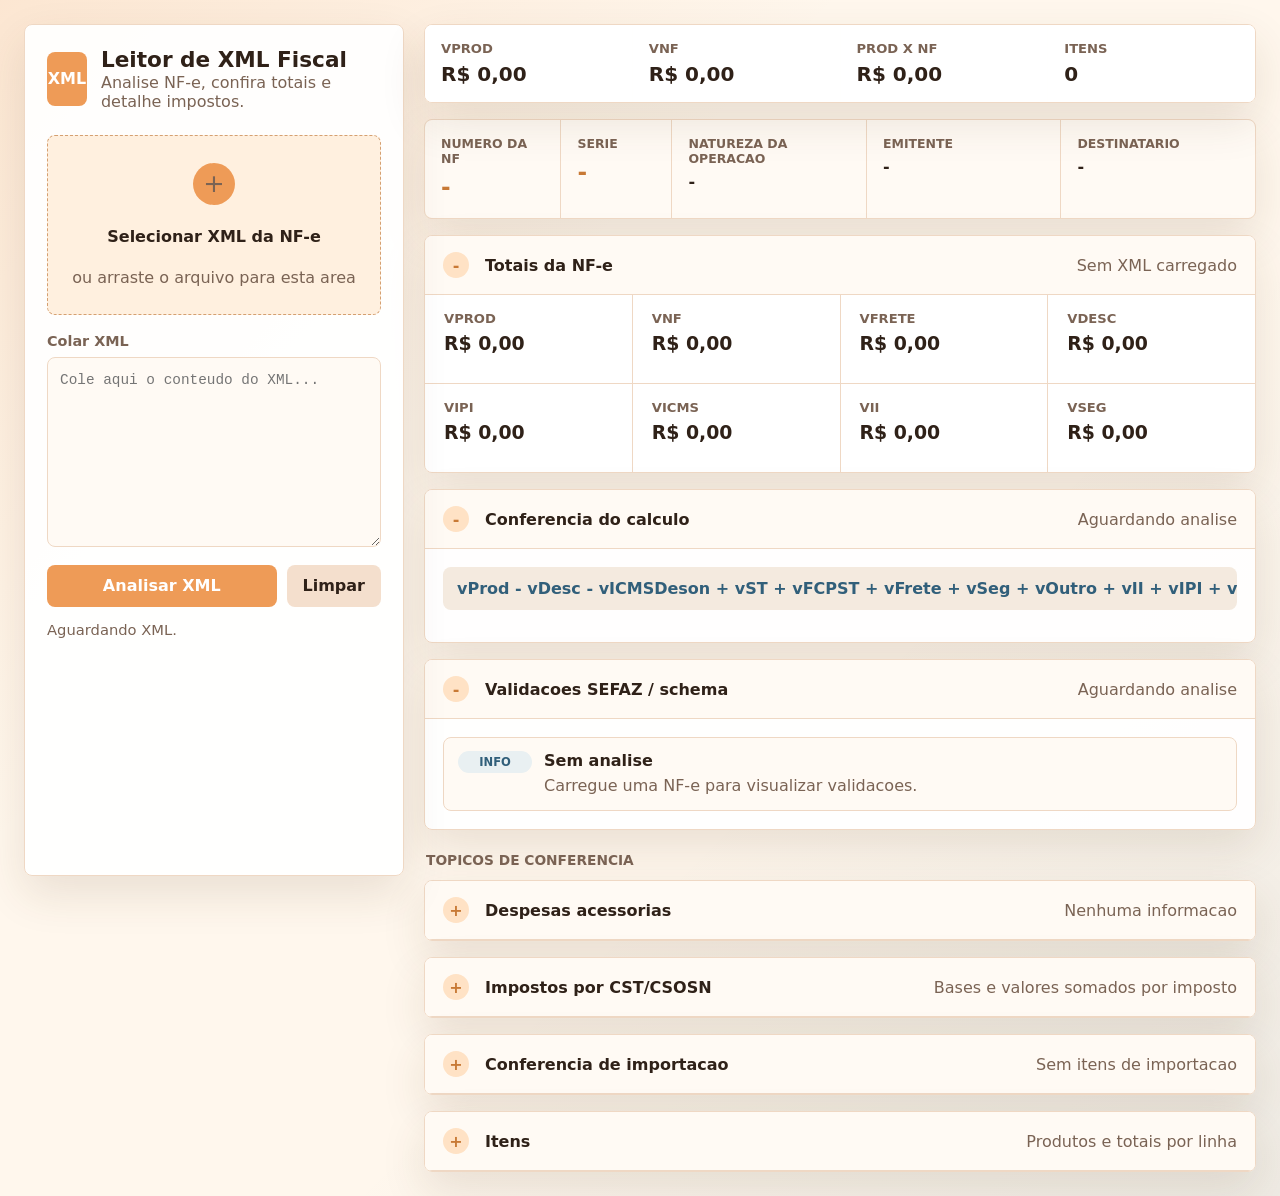
==== index.html @ 5ddb09cf "feat: add fiscal XML reader" ====
<!doctype html>
<html lang="pt-BR">
  <head>
    <meta charset="utf-8" />
    <meta name="viewport" content="width=device-width, initial-scale=1" />
    <title>Leitor de XML Fiscal</title>
    <link rel="stylesheet" href="styles.css" />
  </head>
  <body>
    <main class="app-shell">
      <section class="workspace">
        <aside class="input-panel" aria-label="Entrada do XML">
          <div class="brand">
            <div class="brand-mark" aria-hidden="true">XML</div>
            <div>
              <h1>Leitor de XML Fiscal</h1>
              <p>Analise NF-e, confira totais e detalhe impostos.</p>
            </div>
          </div>

          <label class="drop-zone" for="xmlFile" id="dropZone">
            <span class="drop-icon" aria-hidden="true">+</span>
            <strong>Selecionar XML da NF-e</strong>
            <span>ou arraste o arquivo para esta area</span>
          </label>
          <input id="xmlFile" class="file-input" type="file" accept=".xml,text/xml,application/xml" />

          <label class="paste-label" for="xmlText">Colar XML</label>
          <textarea id="xmlText" spellcheck="false" placeholder="Cole aqui o conteudo do XML..."></textarea>

          <div class="actions">
            <button id="analyzeBtn" type="button">Analisar XML</button>
            <button id="clearBtn" type="button" class="secondary">Limpar</button>
          </div>

          <p id="status" class="status" role="status">Aguardando XML.</p>
        </aside>

        <section class="results" aria-label="Resultado da analise">
          <div class="summary-strip" id="summaryStrip">
            <div>
              <span>vProd</span>
              <strong id="sumVProd">R$ 0,00</strong>
            </div>
            <div>
              <span>vNF</span>
              <strong id="sumVNF">R$ 0,00</strong>
            </div>
            <div>
              <span>Prod x NF</span>
              <strong id="sumDiff">R$ 0,00</strong>
            </div>
            <div>
              <span>Itens</span>
              <strong id="sumItems">0</strong>
            </div>
          </div>

          <section class="invoice-highlight" aria-label="Identificacao da NF-e">
            <div class="invoice-main">
              <span>Numero da NF</span>
              <strong id="invoiceNumberHighlight">-</strong>
            </div>
            <div class="invoice-main">
              <span>Serie</span>
              <strong id="invoiceSeriesHighlight">-</strong>
            </div>
            <div class="invoice-wide">
              <span>Natureza da operacao</span>
              <strong id="invoiceNatureHighlight">-</strong>
            </div>
            <div class="invoice-wide">
              <span>Emitente</span>
              <strong id="invoiceIssuerHighlight">-</strong>
            </div>
            <div class="invoice-wide">
              <span>Destinatario</span>
              <strong id="invoiceRecipientHighlight">-</strong>
            </div>
          </section>

          <details class="result-section" open>
            <summary class="section-header">
              <h2>Totais da NF-e</h2>
              <span id="invoiceMeta">Sem XML carregado</span>
            </summary>
            <div class="metrics-grid" id="totalsGrid"></div>
          </details>

          <details class="result-section" open>
            <summary class="section-header">
              <h2>Conferencia do calculo</h2>
              <span id="formulaStatus">Aguardando analise</span>
            </summary>
            <div class="calculation-box">
              <div id="formulaLine" class="formula-line">vProd - vDesc - vICMSDeson + vST + vFCPST + vFrete + vSeg + vOutro + vII + vIPI + vIPIDevol</div>
              <div id="calcBreakdown" class="calc-breakdown"></div>
            </div>
          </details>

          <details class="result-section" open>
            <summary class="section-header">
              <h2>Validacoes SEFAZ / schema</h2>
              <span id="validationStatus">Aguardando analise</span>
            </summary>
            <div class="validation-box">
              <div id="validationList" class="validation-list"></div>
            </div>
          </details>

          <h2 class="topic-title">Topicos de conferencia</h2>

          <details class="result-section">
            <summary class="section-header">
              <h2>Despesas acessorias</h2>
              <span id="expensesStatus">Nenhuma informacao</span>
            </summary>
            <div class="metrics-grid compact" id="expensesGrid"></div>
          </details>

          <details class="result-section">
            <summary class="section-header">
              <h2>Impostos por CST/CSOSN</h2>
              <span id="taxStatus">Bases e valores somados por imposto</span>
            </summary>
            <div class="table-wrap">
              <table>
                <thead>
                  <tr>
                    <th>Imposto</th>
                    <th>CST/CSOSN</th>
                    <th>Base</th>
                    <th>Valor</th>
                    <th>Itens</th>
                  </tr>
                </thead>
                <tbody id="taxTable"></tbody>
              </table>
            </div>
          </details>

          <details class="result-section">
            <summary class="section-header">
              <h2>Conferencia de importacao</h2>
              <span id="importStatus">Sem itens de importacao</span>
            </summary>
            <div class="table-wrap">
              <table>
                <thead>
                  <tr>
                    <th>Item</th>
                    <th>Produto</th>
                    <th>DI</th>
                    <th>Base II</th>
                    <th>Desp. aduaneira</th>
                    <th>II</th>
                    <th>IOF</th>
                  </tr>
                </thead>
                <tbody id="importTable"></tbody>
              </table>
            </div>
          </details>

          <details class="result-section">
            <summary class="section-header">
              <h2>Itens</h2>
              <span id="itemsStatus">Produtos e totais por linha</span>
            </summary>
            <div class="table-wrap">
              <table>
                <thead>
                  <tr>
                    <th>#</th>
                    <th>Codigo</th>
                    <th>Descricao</th>
                    <th>NCM</th>
                    <th>CFOP</th>
                    <th>vProd</th>
                    <th>vFrete</th>
                    <th>vDesc</th>
                  </tr>
                </thead>
                <tbody id="itemsTable"></tbody>
              </table>
            </div>
          </details>
        </section>
      </section>
    </main>

    <template id="metricTemplate">
      <article class="metric">
        <span></span>
        <strong></strong>
      </article>
    </template>

    <script src="app.js"></script>
  </body>
</html>
---- styles.css ----
:root {
  color-scheme: light;
  --bg: #fff7ed;
  --panel: #ffffff;
  --panel-soft: #fff0df;
  --ink: #2f2118;
  --muted: #7a6354;
  --line: #efd8c4;
  --accent: #ee9b57;
  --accent-strong: #c87935;
  --accent-soft: #ffe2c5;
  --warn: #a16207;
  --danger: #b42318;
  --ok: #256b45;
  --blue: #315f7a;
  --shadow: 0 18px 45px rgba(86, 55, 27, 0.12);
}

* {
  box-sizing: border-box;
}

body {
  margin: 0;
  min-height: 100vh;
  background:
    linear-gradient(135deg, rgba(238, 155, 87, 0.18), transparent 34%),
    linear-gradient(315deg, rgba(49, 95, 122, 0.08), transparent 38%),
    var(--bg);
  color: var(--ink);
  font-family:
    Inter, ui-sans-serif, system-ui, -apple-system, BlinkMacSystemFont, "Segoe UI",
    sans-serif;
}

button,
textarea,
input {
  font: inherit;
}

.app-shell {
  width: min(1440px, 100%);
  margin: 0 auto;
  padding: 24px;
}

.workspace {
  display: grid;
  grid-template-columns: minmax(300px, 380px) minmax(0, 1fr);
  gap: 20px;
  align-items: start;
}

.input-panel,
.result-section,
.summary-strip {
  background: rgba(255, 255, 255, 0.93);
  border: 1px solid var(--line);
  box-shadow: var(--shadow);
}

.input-panel {
  position: sticky;
  top: 24px;
  min-height: calc(100vh - 48px);
  padding: 22px;
  border-radius: 8px;
}

.brand {
  display: flex;
  gap: 14px;
  align-items: center;
  margin-bottom: 24px;
}

.brand-mark {
  display: grid;
  place-items: center;
  width: 54px;
  height: 54px;
  border-radius: 8px;
  background: var(--accent);
  color: white;
  font-weight: 800;
  letter-spacing: 0;
}

h1,
h2,
p {
  margin: 0;
}

h1 {
  font-size: 1.35rem;
  line-height: 1.2;
}

.brand p,
.section-header span,
.status,
.drop-zone span,
.paste-label {
  color: var(--muted);
}

.drop-zone {
  display: grid;
  gap: 8px;
  place-items: center;
  min-height: 180px;
  padding: 20px;
  border: 1.5px dashed #d5a071;
  border-radius: 8px;
  background: var(--panel-soft);
  text-align: center;
  cursor: pointer;
  transition:
    border-color 0.18s ease,
    background 0.18s ease,
    transform 0.18s ease;
}

.drop-zone:hover,
.drop-zone.is-dragging {
  border-color: var(--accent);
  background: var(--accent-soft);
  transform: translateY(-1px);
}

.drop-icon {
  display: grid;
  place-items: center;
  width: 42px;
  height: 42px;
  border-radius: 999px;
  background: var(--accent);
  color: white;
  font-size: 1.6rem;
  line-height: 1;
}

.file-input {
  position: absolute;
  width: 1px;
  height: 1px;
  opacity: 0;
  pointer-events: none;
}

.paste-label {
  display: block;
  margin: 18px 0 8px;
  font-size: 0.9rem;
  font-weight: 700;
}

textarea {
  width: 100%;
  min-height: 190px;
  resize: vertical;
  border: 1px solid var(--line);
  border-radius: 8px;
  padding: 12px;
  color: var(--ink);
  background: #fffaf4;
  line-height: 1.45;
  font-family: "Cascadia Mono", "Consolas", monospace;
  font-size: 0.9rem;
}

textarea:focus {
  outline: 2px solid rgba(238, 155, 87, 0.28);
  border-color: var(--accent);
}

.actions {
  display: grid;
  grid-template-columns: 1fr auto;
  gap: 10px;
  margin-top: 14px;
}

button {
  min-height: 42px;
  border: 0;
  border-radius: 8px;
  padding: 0 16px;
  background: var(--accent);
  color: white;
  font-weight: 800;
  cursor: pointer;
}

button:hover {
  background: var(--accent-strong);
}

button.secondary {
  background: #f4dfcd;
  color: var(--ink);
}

button.secondary:hover {
  background: #ebcfb8;
}

.status {
  min-height: 22px;
  margin-top: 14px;
  font-size: 0.92rem;
}

.status.error {
  color: var(--danger);
}

.status.ok {
  color: var(--ok);
}

.results {
  display: grid;
  gap: 16px;
}

.summary-strip {
  position: sticky;
  top: 24px;
  z-index: 2;
  display: grid;
  grid-template-columns: repeat(4, minmax(0, 1fr));
  gap: 1px;
  overflow: hidden;
  border-radius: 8px;
}

.summary-strip div {
  padding: 16px;
  background: var(--panel);
}

.summary-strip span,
.metric span {
  display: block;
  margin-bottom: 6px;
  color: var(--muted);
  font-size: 0.82rem;
  font-weight: 800;
  text-transform: uppercase;
}

.summary-strip strong {
  display: block;
  min-width: 0;
  overflow-wrap: anywhere;
  font-size: 1.25rem;
}

.invoice-highlight {
  display: grid;
  grid-template-columns: minmax(120px, 0.7fr) minmax(110px, 0.55fr) repeat(3, minmax(180px, 1fr));
  gap: 1px;
  overflow: hidden;
  border: 1px solid var(--line);
  border-radius: 8px;
  background: var(--line);
  box-shadow: var(--shadow);
}

.invoice-highlight > div {
  min-width: 0;
  padding: 16px;
  background: #fffaf4;
}

.invoice-highlight span {
  display: block;
  margin-bottom: 6px;
  color: var(--muted);
  font-size: 0.78rem;
  font-weight: 900;
  text-transform: uppercase;
}

.invoice-highlight strong {
  display: block;
  min-width: 0;
  color: var(--ink);
  font-size: 1rem;
  line-height: 1.3;
  overflow-wrap: anywhere;
}

.invoice-main strong {
  color: var(--accent-strong);
  font-size: 1.45rem;
}

.result-section {
  border-radius: 8px;
  overflow: hidden;
}

.section-header {
  display: flex;
  justify-content: space-between;
  gap: 16px;
  align-items: center;
  padding: 16px 18px;
  border-bottom: 1px solid var(--line);
  background: #fffaf4;
  cursor: pointer;
  list-style: none;
}

.section-header::-webkit-details-marker {
  display: none;
}

.section-header::before {
  content: "+";
  display: grid;
  flex: 0 0 auto;
  place-items: center;
  width: 26px;
  height: 26px;
  border-radius: 999px;
  background: var(--accent-soft);
  color: var(--accent-strong);
  font-weight: 900;
}

.result-section[open] .section-header::before {
  content: "-";
}

.section-header h2 {
  margin-right: auto;
}

h2 {
  font-size: 1rem;
}

.topic-title {
  margin: 6px 2px -4px;
  color: var(--muted);
  font-size: 0.86rem;
  letter-spacing: 0;
  text-transform: uppercase;
}

.metrics-grid {
  display: grid;
  grid-template-columns: repeat(4, minmax(150px, 1fr));
  gap: 1px;
  background: var(--line);
}

.metrics-grid.compact {
  grid-template-columns: repeat(5, minmax(130px, 1fr));
}

.metric {
  min-height: 88px;
  padding: 16px;
  background: var(--panel);
  border-left: 3px solid transparent;
}

.metric strong {
  display: block;
  min-width: 0;
  overflow-wrap: anywhere;
  font-size: 1.18rem;
}

.metric.warning strong {
  color: var(--warn);
}

.metric.warning {
  border-left-color: var(--accent);
}

.metric.danger strong {
  color: var(--danger);
}

.calculation-box,
.validation-box {
  padding: 18px;
}

.formula-line {
  padding: 12px 14px;
  border-radius: 8px;
  background: #f4eadf;
  color: var(--blue);
  font-weight: 800;
  overflow-x: auto;
  white-space: nowrap;
}

.calc-breakdown {
  display: grid;
  grid-template-columns: repeat(2, minmax(0, 1fr));
  gap: 8px 18px;
  margin-top: 14px;
  color: var(--muted);
}

.calc-breakdown strong {
  color: var(--ink);
}

.validation-list {
  display: grid;
  gap: 10px;
}

.validation-item {
  display: grid;
  grid-template-columns: auto minmax(0, 1fr);
  gap: 10px 12px;
  padding: 13px 14px;
  border: 1px solid var(--line);
  border-radius: 8px;
  background: #fffaf4;
}

.validation-severity {
  min-width: 74px;
  padding: 4px 8px;
  border-radius: 999px;
  align-self: start;
  text-align: center;
  font-size: 0.72rem;
  font-weight: 900;
  text-transform: uppercase;
}

.validation-severity.error {
  background: #fee4df;
  color: var(--danger);
}

.validation-severity.warn {
  background: var(--accent-soft);
  color: var(--warn);
}

.validation-severity.info {
  background: #e9f0f2;
  color: var(--blue);
}

.validation-content strong {
  display: block;
  margin-bottom: 4px;
}

.validation-content p {
  color: var(--muted);
  line-height: 1.45;
}

.table-wrap {
  overflow-x: auto;
}

table {
  width: 100%;
  border-collapse: collapse;
  min-width: 760px;
}

th,
td {
  padding: 12px 14px;
  border-bottom: 1px solid var(--line);
  text-align: left;
  vertical-align: top;
}

th {
  background: #fff3e7;
  color: var(--muted);
  font-size: 0.78rem;
  text-transform: uppercase;
}

td.money,
td.number {
  white-space: nowrap;
  text-align: right;
}

tr:last-child td {
  border-bottom: 0;
}

.empty-row {
  color: var(--muted);
  text-align: center;
}

.badge-ok,
.badge-warn,
.badge-danger {
  font-weight: 800;
}

.badge-ok {
  color: var(--ok);
}

.badge-warn {
  color: var(--warn);
}

.badge-danger {
  color: var(--danger);
}

@media (max-width: 1040px) {
  .workspace {
    grid-template-columns: 1fr;
  }

  .input-panel,
  .summary-strip {
    position: static;
  }

  .input-panel {
    min-height: auto;
  }
}

@media (max-width: 720px) {
  .app-shell {
    padding: 12px;
  }

  .summary-strip,
  .invoice-highlight,
  .metrics-grid,
  .metrics-grid.compact,
  .calc-breakdown {
    grid-template-columns: 1fr 1fr;
  }

  .section-header {
    display: grid;
  }

  .actions {
    grid-template-columns: 1fr;
  }
}

@media (max-width: 460px) {
  .summary-strip,
  .invoice-highlight,
  .metrics-grid,
  .metrics-grid.compact,
  .calc-breakdown {
    grid-template-columns: 1fr;
  }

  .brand {
    align-items: flex-start;
  }
}
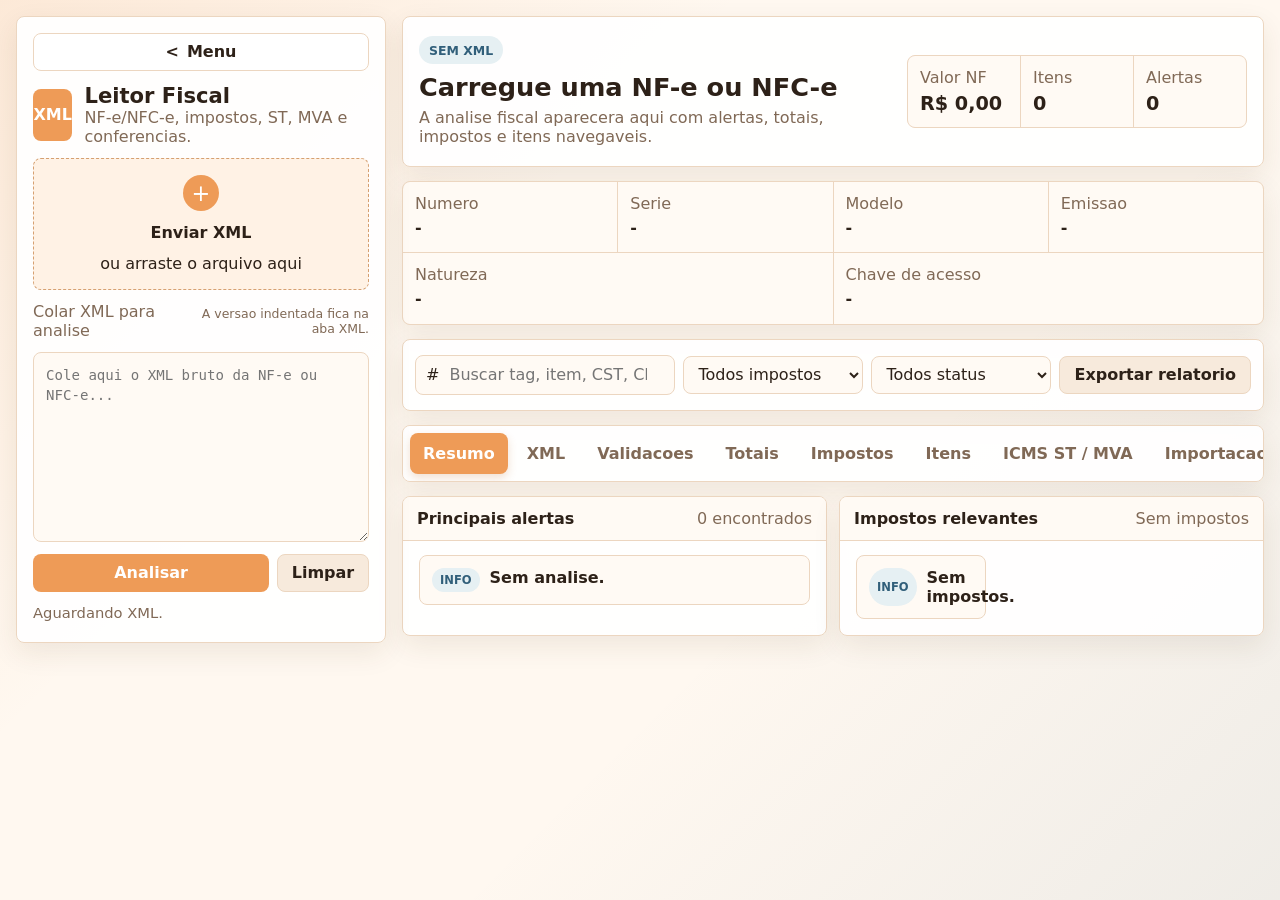
==== commit 1cc3af35: "feat: restructure fiscal XML analysis UI" ====
--- a/index.html
+++ b/index.html
@@ -7,194 +7,221 @@
     <link rel="stylesheet" href="styles.css" />
   </head>
   <body>
-    <main class="app-shell">
-      <section class="workspace">
-        <aside class="input-panel" aria-label="Entrada do XML">
-          <div class="brand">
-            <div class="brand-mark" aria-hidden="true">XML</div>
-            <div>
-              <h1>Leitor de XML Fiscal</h1>
-              <p>Analise NF-e, confira totais e detalhe impostos.</p>
-            </div>
-          </div>
-
-          <label class="drop-zone" for="xmlFile" id="dropZone">
-            <span class="drop-icon" aria-hidden="true">+</span>
-            <strong>Selecionar XML da NF-e</strong>
-            <span>ou arraste o arquivo para esta area</span>
-          </label>
-          <input id="xmlFile" class="file-input" type="file" accept=".xml,text/xml,application/xml" />
-
-          <label class="paste-label" for="xmlText">Colar XML</label>
-          <textarea id="xmlText" spellcheck="false" placeholder="Cole aqui o conteudo do XML..."></textarea>
-
-          <div class="actions">
-            <button id="analyzeBtn" type="button">Analisar XML</button>
-            <button id="clearBtn" type="button" class="secondary">Limpar</button>
-          </div>
-
-          <p id="status" class="status" role="status">Aguardando XML.</p>
-        </aside>
-
-        <section class="results" aria-label="Resultado da analise">
-          <div class="summary-strip" id="summaryStrip">
-            <div>
-              <span>vProd</span>
-              <strong id="sumVProd">R$ 0,00</strong>
-            </div>
-            <div>
-              <span>vNF</span>
-              <strong id="sumVNF">R$ 0,00</strong>
-            </div>
-            <div>
-              <span>Prod x NF</span>
-              <strong id="sumDiff">R$ 0,00</strong>
-            </div>
-            <div>
+    <main class="app-shell" id="appShell">
+      <aside class="input-panel" id="inputPanel" aria-label="Entrada do XML">
+        <button id="sidebarToggle" class="sidebar-toggle action-button" type="button" aria-expanded="true" aria-controls="inputPanel" title="Recolher menu lateral">
+          <span aria-hidden="true">&lt;</span>
+          <strong>Menu</strong>
+        </button>
+        <div class="brand">
+          <div class="brand-mark" aria-hidden="true">XML</div>
+          <div>
+            <h1>Leitor Fiscal</h1>
+            <p>NF-e/NFC-e, impostos, ST, MVA e conferencias.</p>
+          </div>
+        </div>
+
+        <label class="drop-zone" for="xmlFile" id="dropZone">
+          <span class="drop-icon" aria-hidden="true">+</span>
+          <strong>Enviar XML</strong>
+          <span>ou arraste o arquivo aqui</span>
+        </label>
+        <input id="xmlFile" class="file-input" type="file" accept=".xml,text/xml,application/xml" />
+
+        <div class="field-row">
+          <label for="xmlText">Colar XML para analise</label>
+          <span class="field-hint">A versao indentada fica na aba XML.</span>
+        </div>
+        <textarea id="xmlText" spellcheck="false" placeholder="Cole aqui o XML bruto da NF-e ou NFC-e..."></textarea>
+
+        <div class="actions">
+          <button id="analyzeBtn" class="primary-button" type="button">Analisar</button>
+          <button id="clearBtn" type="button" class="secondary">Limpar</button>
+        </div>
+
+        <p id="status" class="status" role="status">Aguardando XML.</p>
+      </aside>
+
+      <section class="analysis-shell" aria-label="Analise da nota">
+        <section class="hero-summary" id="heroSummary">
+          <div>
+            <span id="validationBadge" class="status-badge neutral">Sem XML</span>
+            <h2 id="heroTitle">Carregue uma NF-e ou NFC-e</h2>
+            <p id="heroSubtitle">A analise fiscal aparecera aqui com alertas, totais, impostos e itens navegaveis.</p>
+          </div>
+          <div class="hero-kpis">
+            <article>
+              <span>Valor NF</span>
+              <strong id="heroVNF">R$ 0,00</strong>
+            </article>
+            <article>
               <span>Itens</span>
-              <strong id="sumItems">0</strong>
-            </div>
-          </div>
-
-          <section class="invoice-highlight" aria-label="Identificacao da NF-e">
-            <div class="invoice-main">
-              <span>Numero da NF</span>
-              <strong id="invoiceNumberHighlight">-</strong>
-            </div>
-            <div class="invoice-main">
-              <span>Serie</span>
-              <strong id="invoiceSeriesHighlight">-</strong>
-            </div>
-            <div class="invoice-wide">
-              <span>Natureza da operacao</span>
-              <strong id="invoiceNatureHighlight">-</strong>
-            </div>
-            <div class="invoice-wide">
-              <span>Emitente</span>
-              <strong id="invoiceIssuerHighlight">-</strong>
-            </div>
-            <div class="invoice-wide">
-              <span>Destinatario</span>
-              <strong id="invoiceRecipientHighlight">-</strong>
-            </div>
-          </section>
-
-          <details class="result-section" open>
-            <summary class="section-header">
-              <h2>Totais da NF-e</h2>
-              <span id="invoiceMeta">Sem XML carregado</span>
-            </summary>
-            <div class="metrics-grid" id="totalsGrid"></div>
-          </details>
-
-          <details class="result-section" open>
-            <summary class="section-header">
-              <h2>Conferencia do calculo</h2>
-              <span id="formulaStatus">Aguardando analise</span>
-            </summary>
-            <div class="calculation-box">
-              <div id="formulaLine" class="formula-line">vProd - vDesc - vICMSDeson + vST + vFCPST + vFrete + vSeg + vOutro + vII + vIPI + vIPIDevol</div>
-              <div id="calcBreakdown" class="calc-breakdown"></div>
-            </div>
-          </details>
-
-          <details class="result-section" open>
-            <summary class="section-header">
-              <h2>Validacoes SEFAZ / schema</h2>
-              <span id="validationStatus">Aguardando analise</span>
-            </summary>
-            <div class="validation-box">
-              <div id="validationList" class="validation-list"></div>
-            </div>
-          </details>
-
-          <h2 class="topic-title">Topicos de conferencia</h2>
-
-          <details class="result-section">
-            <summary class="section-header">
-              <h2>Despesas acessorias</h2>
-              <span id="expensesStatus">Nenhuma informacao</span>
-            </summary>
-            <div class="metrics-grid compact" id="expensesGrid"></div>
-          </details>
-
-          <details class="result-section">
-            <summary class="section-header">
-              <h2>Impostos por CST/CSOSN</h2>
-              <span id="taxStatus">Bases e valores somados por imposto</span>
-            </summary>
-            <div class="table-wrap">
-              <table>
-                <thead>
-                  <tr>
-                    <th>Imposto</th>
-                    <th>CST/CSOSN</th>
-                    <th>Base</th>
-                    <th>Valor</th>
-                    <th>Itens</th>
-                  </tr>
-                </thead>
-                <tbody id="taxTable"></tbody>
-              </table>
-            </div>
-          </details>
-
-          <details class="result-section">
-            <summary class="section-header">
-              <h2>Conferencia de importacao</h2>
-              <span id="importStatus">Sem itens de importacao</span>
-            </summary>
-            <div class="table-wrap">
-              <table>
-                <thead>
-                  <tr>
-                    <th>Item</th>
-                    <th>Produto</th>
-                    <th>DI</th>
-                    <th>Base II</th>
-                    <th>Desp. aduaneira</th>
-                    <th>II</th>
-                    <th>IOF</th>
-                  </tr>
-                </thead>
-                <tbody id="importTable"></tbody>
-              </table>
-            </div>
-          </details>
-
-          <details class="result-section">
-            <summary class="section-header">
-              <h2>Itens</h2>
-              <span id="itemsStatus">Produtos e totais por linha</span>
-            </summary>
-            <div class="table-wrap">
-              <table>
-                <thead>
-                  <tr>
-                    <th>#</th>
-                    <th>Codigo</th>
-                    <th>Descricao</th>
-                    <th>NCM</th>
-                    <th>CFOP</th>
-                    <th>vProd</th>
-                    <th>vFrete</th>
-                    <th>vDesc</th>
-                  </tr>
-                </thead>
-                <tbody id="itemsTable"></tbody>
-              </table>
-            </div>
-          </details>
+              <strong id="heroItems">0</strong>
+            </article>
+            <article>
+              <span>Alertas</span>
+              <strong id="heroAlerts">0</strong>
+            </article>
+          </div>
+        </section>
+
+        <section class="quick-grid" aria-label="Dados principais">
+          <article><span>Numero</span><strong id="nfNumber">-</strong></article>
+          <article><span>Serie</span><strong id="nfSeries">-</strong></article>
+          <article><span>Modelo</span><strong id="nfModel">-</strong></article>
+          <article><span>Emissao</span><strong id="nfDate">-</strong></article>
+          <article class="wide"><span>Natureza</span><strong id="nfNature">-</strong></article>
+          <article class="wide"><span>Chave de acesso</span><strong id="nfKey">-</strong></article>
+        </section>
+
+        <section class="toolbar" aria-label="Busca e filtros">
+          <div class="search-box">
+            <span aria-hidden="true">#</span>
+            <input id="globalSearch" type="search" placeholder="Buscar tag, item, CST, CFOP, NCM ou valor" />
+          </div>
+          <select id="taxFilter" aria-label="Filtro de imposto">
+            <option value="">Todos impostos</option>
+          </select>
+          <select id="issueFilter" aria-label="Filtro de inconsistencia">
+            <option value="">Todos status</option>
+            <option value="issues">Com alerta</option>
+            <option value="st">Com ICMS ST</option>
+            <option value="import">Com importacao</option>
+          </select>
+          <button id="exportReportBtn" type="button" class="secondary">Exportar relatorio</button>
+        </section>
+
+        <nav class="tabs" aria-label="Secoes da analise">
+          <button class="tab active" type="button" data-tab="overview">Resumo</button>
+          <button class="tab" type="button" data-tab="xml">XML</button>
+          <button class="tab" type="button" data-tab="validations">Validacoes</button>
+          <button class="tab" type="button" data-tab="totals">Totais</button>
+          <button class="tab" type="button" data-tab="taxes">Impostos</button>
+          <button class="tab" type="button" data-tab="items">Itens</button>
+          <button class="tab" type="button" data-tab="st">ICMS ST / MVA</button>
+          <button class="tab" type="button" data-tab="import">Importacao</button>
+          <button class="tab" type="button" data-tab="parties">Partes</button>
+          <button class="tab" type="button" data-tab="report">Relatorio</button>
+        </nav>
+
+        <section id="overview" class="tab-panel active">
+          <div class="panel-grid">
+            <section class="panel-card">
+              <div class="panel-header">
+                <h3>Principais alertas</h3>
+                <span id="overviewAlertCount">0 encontrados</span>
+              </div>
+              <div id="topAlerts" class="stack-list"></div>
+            </section>
+            <section class="panel-card">
+              <div class="panel-header">
+                <h3>Impostos relevantes</h3>
+                <span id="overviewTaxCount">Sem impostos</span>
+              </div>
+              <div id="highlightTaxes" class="tax-chips"></div>
+            </section>
+          </div>
+        </section>
+
+        <section id="validations" class="tab-panel">
+          <div class="panel-card">
+            <div class="panel-header">
+              <h3>Alertas e validacoes</h3>
+              <span id="validationSummary">Aguardando analise</span>
+            </div>
+            <div id="validationList" class="validation-list"></div>
+          </div>
+        </section>
+
+        <section id="totals" class="tab-panel">
+          <div class="panel-card">
+            <div class="panel-header">
+              <h3>Totais da nota</h3>
+              <span id="totalsStatus">Sem XML</span>
+            </div>
+            <div id="totalsGrid" class="metrics-grid"></div>
+            <div id="totalChecks" class="check-list"></div>
+          </div>
+        </section>
+
+        <section id="taxes" class="tab-panel">
+          <div class="panel-card">
+            <div class="panel-header">
+              <h3>Analise tributaria</h3>
+              <span id="taxSummary">Impostos por tipo e CST</span>
+            </div>
+            <div id="taxSummaryGrid" class="tax-summary-grid"></div>
+            <div id="taxTableWrap" class="table-wrap"></div>
+          </div>
+        </section>
+
+        <section id="items" class="tab-panel">
+          <div class="panel-card">
+            <div class="panel-header">
+              <h3>Itens da NF</h3>
+              <span id="itemsSummary">0 itens</span>
+            </div>
+            <div id="itemsList" class="items-list"></div>
+          </div>
+        </section>
+
+        <section id="st" class="tab-panel">
+          <div class="panel-card">
+            <div class="panel-header">
+              <h3>ICMS ST e MVA</h3>
+              <span id="stSummary">Sem ST identificada</span>
+            </div>
+            <p class="hint">A MVA estimada e calculada quando pMVAST nao vem no XML. Ela ajuda a conferir lancamentos de entrada e a base de ST.</p>
+            <div id="stList" class="items-list"></div>
+          </div>
+        </section>
+
+        <section id="import" class="tab-panel">
+          <div class="panel-card">
+            <div class="panel-header">
+              <h3>Importacao</h3>
+              <span id="importSummary">Sem dados de importacao</span>
+            </div>
+            <div id="importList" class="items-list"></div>
+          </div>
+        </section>
+
+        <section id="parties" class="tab-panel">
+          <div class="panel-grid">
+            <section class="panel-card">
+              <div class="panel-header"><h3>Emitente</h3><span id="issuerDoc">-</span></div>
+              <div id="issuerDetails" class="detail-list"></div>
+            </section>
+            <section class="panel-card">
+              <div class="panel-header"><h3>Destinatario</h3><span id="recipientDoc">-</span></div>
+              <div id="recipientDetails" class="detail-list"></div>
+            </section>
+          </div>
+        </section>
+
+        <section id="xml" class="tab-panel">
+          <div class="panel-card xml-card">
+            <div class="xml-actions-bar" aria-label="Acoes do XML formatado">
+              <button id="copyFormattedXmlBtn" type="button" class="secondary">Copiar XML</button>
+              <button id="downloadXmlBtn" type="button" class="primary-button">Exportar XML</button>
+            </div>
+            <div class="xml-viewer">
+              <pre id="formattedXml" class="xml-view">Carregue um XML para visualizar a versao formatada.</pre>
+            </div>
+          </div>
+        </section>
+
+        <section id="report" class="tab-panel">
+          <div class="panel-card">
+            <div class="panel-header">
+              <h3>Relatorio final</h3>
+              <button id="copyReportBtn" type="button" class="secondary">Copiar relatorio</button>
+            </div>
+            <pre id="reportText" class="report-view">Aguardando analise.</pre>
+          </div>
         </section>
       </section>
     </main>
-
-    <template id="metricTemplate">
-      <article class="metric">
-        <span></span>
-        <strong></strong>
-      </article>
-    </template>
 
     <script src="app.js"></script>
   </body>
--- a/styles.css
+++ b/styles.css
@@ -1,19 +1,26 @@
 :root {
   color-scheme: light;
-  --bg: #fff7ed;
-  --panel: #ffffff;
-  --panel-soft: #fff0df;
-  --ink: #2f2118;
-  --muted: #7a6354;
-  --line: #efd8c4;
+  --bg: #fff8f0;
+  --surface: #ffffff;
+  --surface-soft: #fff2e5;
+  --surface-muted: #f7eadc;
+  --ink: #2d2118;
+  --muted: #806956;
+  --line: #ecd6c0;
   --accent: #ee9b57;
-  --accent-strong: #c87935;
-  --accent-soft: #ffe2c5;
+  --accent-strong: #b96524;
+  --accent-soft: #ffe2c4;
+  --danger: #b42318;
+  --danger-soft: #fee4df;
   --warn: #a16207;
-  --danger: #b42318;
-  --ok: #256b45;
-  --blue: #315f7a;
-  --shadow: 0 18px 45px rgba(86, 55, 27, 0.12);
+  --warn-soft: #fff0c2;
+  --ok: #246b45;
+  --ok-soft: #dcf7e7;
+  --info: #315f7a;
+  --info-soft: #e6f0f3;
+  --shadow: 0 10px 28px rgba(83, 51, 24, 0.09);
+  --radius: 8px;
+  --control-height: 38px;
 }
 
 * {
@@ -24,121 +31,236 @@
   margin: 0;
   min-height: 100vh;
   background:
-    linear-gradient(135deg, rgba(238, 155, 87, 0.18), transparent 34%),
+    linear-gradient(135deg, rgba(238, 155, 87, 0.16), transparent 34%),
     linear-gradient(315deg, rgba(49, 95, 122, 0.08), transparent 38%),
     var(--bg);
   color: var(--ink);
-  font-family:
-    Inter, ui-sans-serif, system-ui, -apple-system, BlinkMacSystemFont, "Segoe UI",
-    sans-serif;
+  font-family: Inter, ui-sans-serif, system-ui, -apple-system, BlinkMacSystemFont, "Segoe UI", sans-serif;
 }
 
 button,
-textarea,
-input {
+input,
+select,
+textarea {
   font: inherit;
 }
 
+button {
+  display: inline-flex;
+  align-items: center;
+  justify-content: center;
+  gap: 8px;
+  min-width: 92px;
+  min-height: var(--control-height);
+  border: 1px solid transparent;
+  border-radius: var(--radius);
+  padding: 0 14px;
+  background: var(--accent);
+  color: #fff;
+  font-weight: 800;
+  line-height: 1;
+  cursor: pointer;
+  transition:
+    background 0.16s ease,
+    border-color 0.16s ease,
+    color 0.16s ease,
+    box-shadow 0.16s ease;
+}
+
+button:hover {
+  background: var(--accent-strong);
+}
+
+.primary-button {
+  background: var(--accent);
+  color: #fff;
+}
+
+button.secondary {
+  background: var(--surface-muted);
+  color: var(--ink);
+  border-color: var(--line);
+}
+
+button.secondary:hover {
+  background: #ebcfb8;
+}
+
+.action-button,
+button.ghost {
+  min-width: 40px;
+  background: var(--surface);
+  color: var(--ink);
+  border-color: var(--line);
+}
+
+.action-button:hover,
+button.ghost:hover {
+  background: var(--surface-muted);
+}
+
+.danger-button {
+  background: var(--danger);
+  color: #fff;
+}
+
+button.small {
+  min-width: 34px;
+  min-height: 32px;
+  padding: 0 10px;
+  font-size: 0.82rem;
+}
+
 .app-shell {
-  width: min(1440px, 100%);
+  display: grid;
+  grid-template-columns: minmax(320px, 370px) minmax(0, 1fr);
+  gap: 16px;
+  width: min(1520px, 100%);
   margin: 0 auto;
-  padding: 24px;
-}
-
-.workspace {
-  display: grid;
-  grid-template-columns: minmax(300px, 380px) minmax(0, 1fr);
-  gap: 20px;
-  align-items: start;
-}
-
-.input-panel,
-.result-section,
-.summary-strip {
-  background: rgba(255, 255, 255, 0.93);
-  border: 1px solid var(--line);
-  box-shadow: var(--shadow);
+  padding: 16px;
+  transition: grid-template-columns 0.22s ease;
+}
+
+.app-shell.sidebar-collapsed {
+  grid-template-columns: 72px minmax(0, 1fr);
+  column-gap: 14px;
 }
 
 .input-panel {
   position: sticky;
-  top: 24px;
-  min-height: calc(100vh - 48px);
-  padding: 22px;
-  border-radius: 8px;
+  top: 16px;
+  display: grid;
+  gap: 12px;
+  align-self: start;
+  max-height: calc(100vh - 32px);
+  overflow: auto;
+  padding: 16px;
+  border: 1px solid var(--line);
+  border-radius: var(--radius);
+  background: rgba(255, 255, 255, 0.94);
+  box-shadow: var(--shadow);
+  transition:
+    padding 0.22s ease,
+    width 0.22s ease,
+    gap 0.22s ease;
+}
+
+.sidebar-collapsed .input-panel {
+  width: 72px;
+  min-width: 72px;
+  max-width: 72px;
+  gap: 10px;
+  padding: 12px 10px;
+  overflow: hidden;
+}
+
+.sidebar-toggle {
+  justify-self: stretch;
+  min-width: 0;
+  width: 100%;
+  padding: 0 10px;
+}
+
+.sidebar-toggle span {
+  font-size: 1rem;
+  line-height: 1;
+}
+
+.sidebar-collapsed .sidebar-toggle {
+  padding: 0;
+}
+
+.sidebar-collapsed .sidebar-toggle strong {
+  display: none;
 }
 
 .brand {
   display: flex;
-  gap: 14px;
-  align-items: center;
-  margin-bottom: 24px;
+  gap: 12px;
+  align-items: center;
+}
+
+.sidebar-collapsed .brand {
+  justify-content: center;
+}
+
+.sidebar-collapsed .brand > div:not(.brand-mark),
+.sidebar-collapsed .drop-zone,
+.sidebar-collapsed .field-row,
+.sidebar-collapsed textarea,
+.sidebar-collapsed .actions,
+.sidebar-collapsed .status {
+  display: none;
 }
 
 .brand-mark {
   display: grid;
   place-items: center;
-  width: 54px;
-  height: 54px;
-  border-radius: 8px;
+  width: 52px;
+  height: 52px;
+  border-radius: var(--radius);
   background: var(--accent);
   color: white;
-  font-weight: 800;
-  letter-spacing: 0;
+  font-weight: 900;
+}
+
+.sidebar-collapsed .brand-mark {
+  width: 40px;
+  height: 40px;
+  font-size: 0.78rem;
 }
 
 h1,
 h2,
+h3,
 p {
   margin: 0;
 }
 
 h1 {
-  font-size: 1.35rem;
-  line-height: 1.2;
+  font-size: 1.32rem;
 }
 
 .brand p,
-.section-header span,
+.hint,
 .status,
-.drop-zone span,
-.paste-label {
+.panel-header span,
+.quick-grid span,
+.hero-kpis span,
+.detail-list span,
+.metric span,
+.field-row label {
   color: var(--muted);
 }
 
 .drop-zone {
   display: grid;
-  gap: 8px;
+  gap: 7px;
   place-items: center;
-  min-height: 180px;
-  padding: 20px;
+  min-height: 132px;
+  padding: 14px;
   border: 1.5px dashed #d5a071;
-  border-radius: 8px;
-  background: var(--panel-soft);
+  border-radius: var(--radius);
+  background: var(--surface-soft);
   text-align: center;
   cursor: pointer;
-  transition:
-    border-color 0.18s ease,
-    background 0.18s ease,
-    transform 0.18s ease;
 }
 
 .drop-zone:hover,
 .drop-zone.is-dragging {
+  background: var(--accent-soft);
   border-color: var(--accent);
-  background: var(--accent-soft);
-  transform: translateY(-1px);
 }
 
 .drop-icon {
   display: grid;
   place-items: center;
-  width: 42px;
-  height: 42px;
+  width: 36px;
+  height: 36px;
   border-radius: 999px;
   background: var(--accent);
   color: white;
-  font-size: 1.6rem;
+  font-size: 1.4rem;
   line-height: 1;
 }
 
@@ -150,66 +272,78 @@
   pointer-events: none;
 }
 
-.paste-label {
-  display: block;
-  margin: 18px 0 8px;
-  font-size: 0.9rem;
-  font-weight: 700;
+.field-row,
+.actions,
+.inline-actions {
+  display: flex;
+  gap: 8px;
+  align-items: center;
+}
+
+.xml-viewer {
+  position: relative;
+  min-width: 0;
+  overflow: hidden;
+  background: #241b15;
+}
+
+.xml-actions-bar {
+  display: flex;
+  justify-content: flex-start;
+  align-items: center;
+  gap: 14px;
+  width: 100%;
+  min-width: 0;
+  min-height: 62px;
+  padding: 12px 14px;
+  border-bottom: 1px solid var(--line);
+  background: #fff8ef;
+  flex: 0 0 auto;
+}
+
+.xml-actions-bar #downloadXmlBtn {
+  min-width: 126px;
+}
+
+.field-row {
+  justify-content: space-between;
+}
+
+.field-hint {
+  color: var(--muted);
+  font-size: 0.78rem;
+  text-align: right;
 }
 
 textarea {
   width: 100%;
   min-height: 190px;
   resize: vertical;
+  padding: 12px;
   border: 1px solid var(--line);
-  border-radius: 8px;
-  padding: 12px;
+  border-radius: var(--radius);
+  background: #fffaf4;
   color: var(--ink);
-  background: #fffaf4;
+  font-family: "Cascadia Mono", Consolas, monospace;
+  font-size: 0.88rem;
   line-height: 1.45;
-  font-family: "Cascadia Mono", "Consolas", monospace;
-  font-size: 0.9rem;
-}
-
-textarea:focus {
+}
+
+textarea:focus,
+input:focus,
+select:focus {
   outline: 2px solid rgba(238, 155, 87, 0.28);
   border-color: var(--accent);
 }
 
 .actions {
   display: grid;
-  grid-template-columns: 1fr auto;
-  gap: 10px;
-  margin-top: 14px;
-}
-
-button {
-  min-height: 42px;
-  border: 0;
-  border-radius: 8px;
-  padding: 0 16px;
-  background: var(--accent);
-  color: white;
-  font-weight: 800;
-  cursor: pointer;
-}
-
-button:hover {
-  background: var(--accent-strong);
-}
-
-button.secondary {
-  background: #f4dfcd;
-  color: var(--ink);
-}
-
-button.secondary:hover {
-  background: #ebcfb8;
+  grid-template-columns: 1fr 92px;
+  gap: 8px;
 }
 
 .status {
   min-height: 22px;
-  margin-top: 14px;
   font-size: 0.92rem;
 }
 
@@ -221,109 +355,406 @@
   color: var(--ok);
 }
 
-.results {
-  display: grid;
+.analysis-shell {
+  display: grid;
+  gap: 14px;
+  min-width: 0;
+  transition: width 0.22s ease;
+  grid-column: 2;
+}
+
+.sidebar-collapsed .analysis-shell {
+  grid-column: 2;
+  padding-left: 0;
+}
+
+.hero-summary,
+.quick-grid,
+.toolbar,
+.tabs,
+.panel-card {
+  border: 1px solid var(--line);
+  border-radius: var(--radius);
+  background: rgba(255, 255, 255, 0.95);
+  box-shadow: var(--shadow);
+}
+
+.hero-summary {
+  display: grid;
+  grid-template-columns: minmax(0, 1fr) auto;
   gap: 16px;
-}
-
-.summary-strip {
-  position: sticky;
-  top: 24px;
-  z-index: 2;
-  display: grid;
-  grid-template-columns: repeat(4, minmax(0, 1fr));
-  gap: 1px;
-  overflow: hidden;
-  border-radius: 8px;
-}
-
-.summary-strip div {
+  align-items: center;
   padding: 16px;
-  background: var(--panel);
-}
-
-.summary-strip span,
-.metric span {
-  display: block;
-  margin-bottom: 6px;
+}
+
+.hero-summary h2 {
+  margin-top: 8px;
+  font-size: clamp(1.25rem, 2vw, 1.9rem);
+}
+
+.hero-summary p {
+  margin-top: 6px;
   color: var(--muted);
-  font-size: 0.82rem;
-  font-weight: 800;
+}
+
+.status-badge {
+  display: inline-flex;
+  align-items: center;
+  min-height: 28px;
+  padding: 0 10px;
+  border-radius: 999px;
+  font-size: 0.78rem;
+  font-weight: 900;
   text-transform: uppercase;
 }
 
-.summary-strip strong {
-  display: block;
-  min-width: 0;
-  overflow-wrap: anywhere;
-  font-size: 1.25rem;
-}
-
-.invoice-highlight {
-  display: grid;
-  grid-template-columns: minmax(120px, 0.7fr) minmax(110px, 0.55fr) repeat(3, minmax(180px, 1fr));
+.status-badge.neutral {
+  background: var(--info-soft);
+  color: var(--info);
+}
+
+.status-badge.ok {
+  background: var(--ok-soft);
+  color: var(--ok);
+}
+
+.status-badge.warn {
+  background: var(--warn-soft);
+  color: var(--warn);
+}
+
+.status-badge.error {
+  background: var(--danger-soft);
+  color: var(--danger);
+}
+
+.hero-kpis {
+  display: grid;
+  grid-template-columns: repeat(3, minmax(112px, 1fr));
   gap: 1px;
   overflow: hidden;
   border: 1px solid var(--line);
+  border-radius: var(--radius);
+  background: var(--line);
+}
+
+.hero-kpis article {
+  padding: 12px;
+  background: #fffaf4;
+}
+
+.hero-kpis strong {
+  display: block;
+  margin-top: 5px;
+  font-size: 1.2rem;
+}
+
+.quick-grid {
+  display: grid;
+  grid-template-columns: repeat(4, minmax(140px, 1fr));
+  gap: 1px;
+  overflow: hidden;
+  background: var(--line);
+}
+
+.quick-grid article {
+  min-width: 0;
+  padding: 12px;
+  background: #fffaf4;
+}
+
+.quick-grid article.wide {
+  grid-column: span 2;
+}
+
+.quick-grid strong {
+  display: block;
+  margin-top: 5px;
+  overflow-wrap: anywhere;
+}
+
+.toolbar {
+  display: grid;
+  grid-template-columns: minmax(260px, 1fr) minmax(150px, 180px) minmax(150px, 180px) auto;
+  gap: 8px;
+  padding: 12px;
+  align-items: center;
+}
+
+.search-box {
+  display: flex;
+  gap: 8px;
+  align-items: center;
+  min-height: var(--control-height);
+  padding: 0 10px;
+  border: 1px solid var(--line);
+  border-radius: var(--radius);
+  background: #fffaf4;
+}
+
+.search-box input,
+select {
+  min-height: var(--control-height);
+  width: 100%;
+  border: 1px solid var(--line);
+  border-radius: var(--radius);
+  background: #fffaf4;
+  color: var(--ink);
+}
+
+.search-box input {
+  min-width: 0;
+  border: 0;
+  background: transparent;
+}
+
+select {
+  padding: 0 10px;
+}
+
+.tabs {
+  display: flex;
+  gap: 6px;
+  padding: 7px;
+  overflow-x: auto;
+}
+
+.tab {
+  flex: 0 0 auto;
+  min-width: auto;
+  min-height: 34px;
+  padding: 0 12px;
+  background: transparent;
+  color: var(--muted);
+  border-color: transparent;
+}
+
+.tab.active {
+  background: var(--accent);
+  color: white;
+  box-shadow: 0 4px 10px rgba(185, 101, 36, 0.2);
+}
+
+.tab-panel {
+  display: none;
+  min-width: 0;
+}
+
+.tab-panel.active {
+  display: block;
+}
+
+.panel-grid {
+  display: grid;
+  grid-template-columns: repeat(2, minmax(0, 1fr));
+  gap: 12px;
+}
+
+.panel-card {
+  overflow: hidden;
+  min-width: 0;
+}
+
+.panel-header {
+  display: flex;
+  gap: 10px;
+  align-items: center;
+  justify-content: space-between;
+  padding: 12px 14px;
+  border-bottom: 1px solid var(--line);
+  background: #fffaf4;
+}
+
+.panel-header h3 {
+  font-size: 1rem;
+}
+
+.hint {
+  padding: 14px 16px 0;
+  line-height: 1.45;
+}
+
+.metrics-grid,
+.tax-summary-grid,
+.detail-list {
+  display: grid;
+  grid-template-columns: repeat(4, minmax(140px, 1fr));
+  gap: 1px;
+  background: var(--line);
+  overflow: hidden;
+  border-radius: 0 0 var(--radius) var(--radius);
+}
+
+.metric,
+.detail-list article,
+.tax-chip,
+.stack-item {
+  min-width: 0;
+  background: var(--surface);
+}
+
+.metric,
+.detail-list article {
+  padding: 12px;
+}
+
+.metric strong,
+.detail-list strong {
+  display: block;
+  margin-top: 5px;
+  overflow-wrap: anywhere;
+}
+
+.metric.important strong {
+  color: var(--accent-strong);
+  font-size: 1.18rem;
+}
+
+.metric.issue {
+  border-left: 3px solid var(--danger);
+}
+
+.check-list,
+.validation-list,
+.stack-list,
+.items-list,
+.tax-chips {
+  display: grid;
+  gap: 10px;
+  padding: 14px 16px 16px;
+}
+
+.stack-item,
+.validation-item {
+  display: grid;
+  grid-template-columns: auto minmax(0, 1fr);
+  gap: 10px;
+  padding: 12px;
+  border: 1px solid var(--line);
   border-radius: 8px;
-  background: var(--line);
-  box-shadow: var(--shadow);
-}
-
-.invoice-highlight > div {
-  min-width: 0;
-  padding: 16px;
   background: #fffaf4;
 }
 
-.invoice-highlight span {
-  display: block;
-  margin-bottom: 6px;
-  color: var(--muted);
-  font-size: 0.78rem;
+.severity,
+.pill {
+  display: inline-flex;
+  align-items: center;
+  justify-content: center;
+  min-height: 24px;
+  padding: 0 8px;
+  border-radius: 999px;
+  font-size: 0.72rem;
   font-weight: 900;
   text-transform: uppercase;
 }
 
-.invoice-highlight strong {
+.severity.error,
+.pill.error {
+  background: var(--danger-soft);
+  color: var(--danger);
+}
+
+.severity.warn,
+.pill.warn {
+  background: var(--warn-soft);
+  color: var(--warn);
+}
+
+.severity.info,
+.pill.info {
+  background: var(--info-soft);
+  color: var(--info);
+}
+
+.severity.ok,
+.pill.ok {
+  background: var(--ok-soft);
+  color: var(--ok);
+}
+
+.validation-content p,
+.stack-content p,
+.item-card p {
+  margin-top: 4px;
+  color: var(--muted);
+  line-height: 1.45;
+}
+
+.tax-chips {
+  grid-template-columns: repeat(4, minmax(130px, 1fr));
+}
+
+.tax-chip {
+  padding: 12px;
+  border: 1px solid var(--line);
+  border-radius: 8px;
+}
+
+.tax-chip strong {
   display: block;
-  min-width: 0;
-  color: var(--ink);
-  font-size: 1rem;
-  line-height: 1.3;
-  overflow-wrap: anywhere;
-}
-
-.invoice-main strong {
-  color: var(--accent-strong);
-  font-size: 1.45rem;
-}
-
-.result-section {
+  margin-top: 5px;
+}
+
+.table-wrap {
+  overflow-x: auto;
+  padding: 0 16px 16px;
+}
+
+table {
+  width: 100%;
+  min-width: 820px;
+  border-collapse: collapse;
+}
+
+th,
+td {
+  padding: 11px 12px;
+  border-bottom: 1px solid var(--line);
+  text-align: left;
+  vertical-align: top;
+}
+
+th {
+  background: #fff3e7;
+  color: var(--muted);
+  font-size: 0.76rem;
+  text-transform: uppercase;
+}
+
+td.money,
+td.number {
+  text-align: right;
+  white-space: nowrap;
+}
+
+.item-card {
+  border: 1px solid var(--line);
   border-radius: 8px;
+  background: #fffaf4;
   overflow: hidden;
 }
 
-.section-header {
-  display: flex;
-  justify-content: space-between;
-  gap: 16px;
-  align-items: center;
-  padding: 16px 18px;
-  border-bottom: 1px solid var(--line);
-  background: #fffaf4;
+.item-card[hidden] {
+  display: none;
+}
+
+.item-summary {
+  display: grid;
+  grid-template-columns: auto minmax(0, 1fr) auto;
+  gap: 12px;
+  align-items: center;
+  padding: 14px;
   cursor: pointer;
   list-style: none;
 }
 
-.section-header::-webkit-details-marker {
+.item-summary::-webkit-details-marker {
   display: none;
 }
 
-.section-header::before {
+.item-summary::before {
   content: "+";
   display: grid;
-  flex: 0 0 auto;
   place-items: center;
   width: 26px;
   height: 26px;
@@ -333,246 +764,174 @@
   font-weight: 900;
 }
 
-.result-section[open] .section-header::before {
+.item-card[open] .item-summary::before {
   content: "-";
 }
 
-.section-header h2 {
-  margin-right: auto;
-}
-
-h2 {
-  font-size: 1rem;
-}
-
-.topic-title {
-  margin: 6px 2px -4px;
-  color: var(--muted);
-  font-size: 0.86rem;
-  letter-spacing: 0;
-  text-transform: uppercase;
-}
-
-.metrics-grid {
-  display: grid;
-  grid-template-columns: repeat(4, minmax(150px, 1fr));
+.item-title {
+  min-width: 0;
+}
+
+.item-title strong {
+  display: block;
+  overflow-wrap: anywhere;
+}
+
+.item-meta {
+  display: flex;
+  flex-wrap: wrap;
+  gap: 6px;
+  margin-top: 6px;
+}
+
+.item-total {
+  font-weight: 900;
+  white-space: nowrap;
+}
+
+.item-body {
+  display: grid;
+  gap: 12px;
+  padding: 0 14px 14px;
+}
+
+.mini-grid {
+  display: grid;
+  grid-template-columns: repeat(5, minmax(120px, 1fr));
   gap: 1px;
-  background: var(--line);
-}
-
-.metrics-grid.compact {
-  grid-template-columns: repeat(5, minmax(130px, 1fr));
-}
-
-.metric {
-  min-height: 88px;
-  padding: 16px;
-  background: var(--panel);
-  border-left: 3px solid transparent;
-}
-
-.metric strong {
-  display: block;
-  min-width: 0;
-  overflow-wrap: anywhere;
-  font-size: 1.18rem;
-}
-
-.metric.warning strong {
-  color: var(--warn);
-}
-
-.metric.warning {
-  border-left-color: var(--accent);
-}
-
-.metric.danger strong {
-  color: var(--danger);
-}
-
-.calculation-box,
-.validation-box {
-  padding: 18px;
-}
-
-.formula-line {
-  padding: 12px 14px;
-  border-radius: 8px;
-  background: #f4eadf;
-  color: var(--blue);
-  font-weight: 800;
-  overflow-x: auto;
-  white-space: nowrap;
-}
-
-.calc-breakdown {
-  display: grid;
-  grid-template-columns: repeat(2, minmax(0, 1fr));
-  gap: 8px 18px;
-  margin-top: 14px;
-  color: var(--muted);
-}
-
-.calc-breakdown strong {
-  color: var(--ink);
-}
-
-.validation-list {
-  display: grid;
-  gap: 10px;
-}
-
-.validation-item {
-  display: grid;
-  grid-template-columns: auto minmax(0, 1fr);
-  gap: 10px 12px;
-  padding: 13px 14px;
+  overflow: hidden;
   border: 1px solid var(--line);
   border-radius: 8px;
-  background: #fffaf4;
-}
-
-.validation-severity {
-  min-width: 74px;
-  padding: 4px 8px;
-  border-radius: 999px;
-  align-self: start;
-  text-align: center;
-  font-size: 0.72rem;
-  font-weight: 900;
-  text-transform: uppercase;
-}
-
-.validation-severity.error {
-  background: #fee4df;
-  color: var(--danger);
-}
-
-.validation-severity.warn {
-  background: var(--accent-soft);
-  color: var(--warn);
-}
-
-.validation-severity.info {
-  background: #e9f0f2;
-  color: var(--blue);
-}
-
-.validation-content strong {
+  background: var(--line);
+}
+
+.mini-grid div {
+  padding: 10px;
+  background: var(--surface);
+}
+
+.mini-grid span {
   display: block;
-  margin-bottom: 4px;
-}
-
-.validation-content p {
-  color: var(--muted);
-  line-height: 1.45;
-}
-
-.table-wrap {
-  overflow-x: auto;
-}
-
-table {
-  width: 100%;
-  border-collapse: collapse;
-  min-width: 760px;
-}
-
-th,
-td {
-  padding: 12px 14px;
-  border-bottom: 1px solid var(--line);
-  text-align: left;
-  vertical-align: top;
-}
-
-th {
-  background: #fff3e7;
   color: var(--muted);
   font-size: 0.78rem;
+  font-weight: 800;
   text-transform: uppercase;
 }
 
-td.money,
-td.number {
-  white-space: nowrap;
-  text-align: right;
-}
-
-tr:last-child td {
-  border-bottom: 0;
-}
-
-.empty-row {
-  color: var(--muted);
-  text-align: center;
-}
-
-.badge-ok,
-.badge-warn,
-.badge-danger {
-  font-weight: 800;
-}
-
-.badge-ok {
-  color: var(--ok);
-}
-
-.badge-warn {
-  color: var(--warn);
-}
-
-.badge-danger {
-  color: var(--danger);
-}
-
-@media (max-width: 1040px) {
-  .workspace {
+.mini-grid strong {
+  display: block;
+  margin-top: 4px;
+  overflow-wrap: anywhere;
+}
+
+.xml-view,
+.report-view {
+  width: 100%;
+  max-width: 100%;
+  min-width: 0;
+  max-height: 62vh;
+  margin: 0;
+  padding: 16px;
+  overflow: auto;
+  background: #241b15;
+  color: #fff6ec;
+  font-family: "Cascadia Mono", Consolas, monospace;
+  font-size: 0.86rem;
+  line-height: 1.5;
+  white-space: pre;
+}
+
+.report-view {
+  background: #fffaf4;
+  color: var(--ink);
+  white-space: pre-wrap;
+}
+
+.tag-list {
+  display: flex;
+  flex-wrap: wrap;
+  gap: 6px;
+}
+
+@media (max-width: 1100px) {
+  .app-shell {
     grid-template-columns: 1fr;
   }
 
-  .input-panel,
-  .summary-strip {
+  .app-shell.sidebar-collapsed {
+    grid-template-columns: 64px minmax(0, 1fr);
+  }
+
+  .input-panel {
     position: static;
-  }
-
-  .input-panel {
-    min-height: auto;
-  }
-}
-
-@media (max-width: 720px) {
+    max-height: none;
+  }
+
+  .analysis-shell {
+    grid-column: 1;
+  }
+
+  .sidebar-collapsed .analysis-shell {
+    grid-column: 2;
+    padding-left: 0;
+  }
+
+  .hero-summary,
+  .toolbar,
+  .panel-grid {
+    grid-template-columns: 1fr;
+  }
+}
+
+@media (max-width: 760px) {
   .app-shell {
-    padding: 12px;
-  }
-
-  .summary-strip,
-  .invoice-highlight,
+    padding: 10px;
+  }
+
+  .xml-actions-bar {
+    display: grid;
+    gap: 10px;
+  }
+
+  .xml-actions-bar button {
+    width: 100%;
+  }
+
+  .hero-kpis,
+  .quick-grid,
   .metrics-grid,
-  .metrics-grid.compact,
-  .calc-breakdown {
+  .tax-summary-grid,
+  .detail-list,
+  .tax-chips,
+  .mini-grid {
     grid-template-columns: 1fr 1fr;
   }
 
-  .section-header {
-    display: grid;
-  }
-
-  .actions {
+  .quick-grid article.wide {
+    grid-column: span 2;
+  }
+
+  .item-summary {
+    grid-template-columns: auto minmax(0, 1fr);
+  }
+
+  .item-total {
+    grid-column: 2;
+  }
+}
+
+@media (max-width: 480px) {
+  .hero-kpis,
+  .quick-grid,
+  .metrics-grid,
+  .tax-summary-grid,
+  .detail-list,
+  .tax-chips,
+  .mini-grid {
     grid-template-columns: 1fr;
   }
-}
-
-@media (max-width: 460px) {
-  .summary-strip,
-  .invoice-highlight,
-  .metrics-grid,
-  .metrics-grid.compact,
-  .calc-breakdown {
-    grid-template-columns: 1fr;
-  }
-
-  .brand {
-    align-items: flex-start;
-  }
-}
+
+  .quick-grid article.wide {
+    grid-column: auto;
+  }
+}
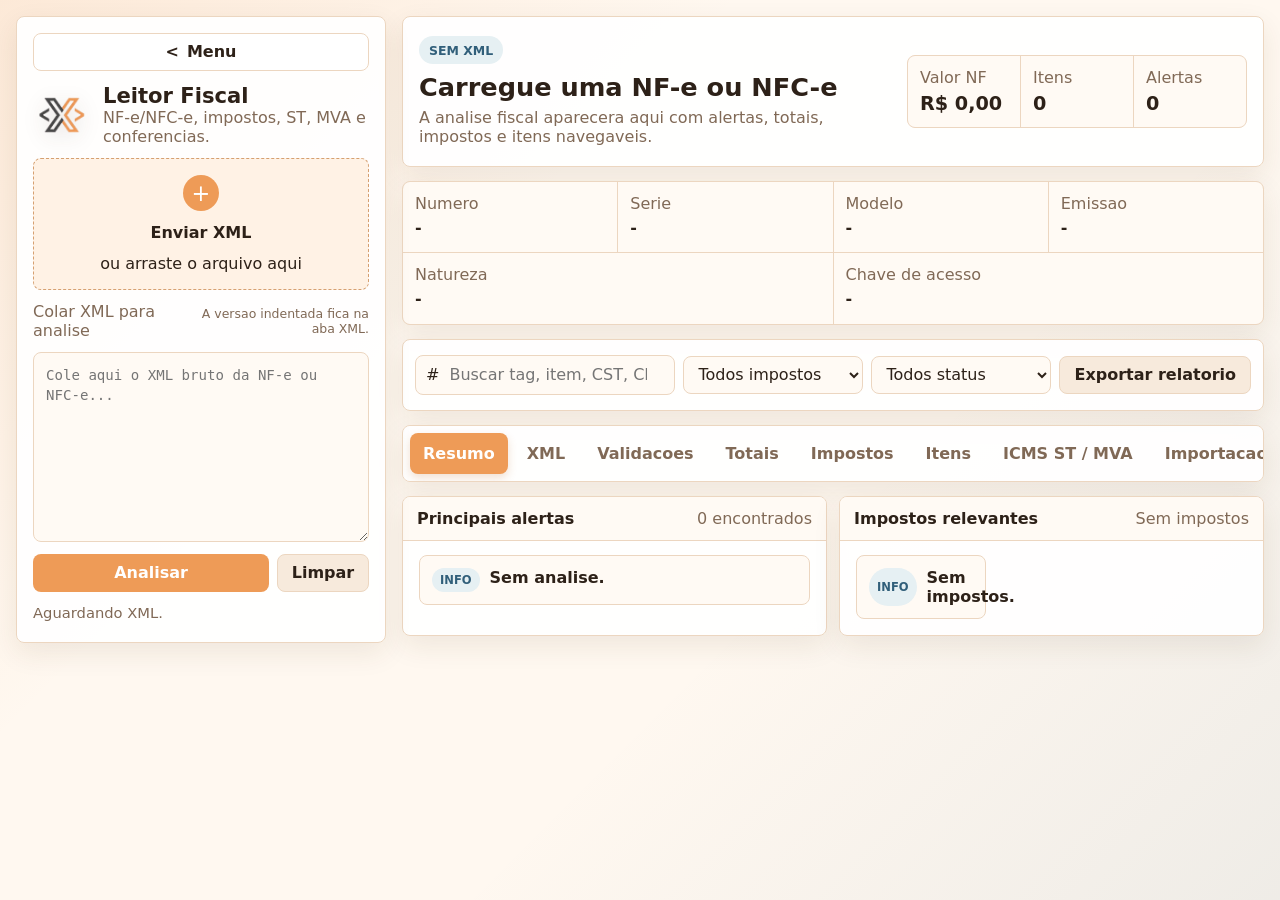
==== commit 8d63bf21: "feat: add branded logo assets" ====
--- a/index.html
+++ b/index.html
@@ -4,6 +4,8 @@
     <meta charset="utf-8" />
     <meta name="viewport" content="width=device-width, initial-scale=1" />
     <title>Leitor de XML Fiscal</title>
+    <link rel="icon" type="image/png" sizes="64x64" href="assets/favicon.png" />
+    <link rel="shortcut icon" href="assets/favicon.ico" />
     <link rel="stylesheet" href="styles.css" />
   </head>
   <body>
@@ -14,7 +16,9 @@
           <strong>Menu</strong>
         </button>
         <div class="brand">
-          <div class="brand-mark" aria-hidden="true">XML</div>
+          <div class="brand-mark" aria-hidden="true">
+            <img class="brand-logo" src="assets/logo-mark.png" alt="" />
+          </div>
           <div>
             <h1>Leitor Fiscal</h1>
             <p>NF-e/NFC-e, impostos, ST, MVA e conferencias.</p>
--- a/styles.css
+++ b/styles.css
@@ -196,18 +196,23 @@
 .brand-mark {
   display: grid;
   place-items: center;
-  width: 52px;
-  height: 52px;
-  border-radius: var(--radius);
-  background: var(--accent);
-  color: white;
-  font-weight: 900;
+  flex: 0 0 auto;
+  width: 58px;
+  height: 58px;
+  overflow: visible;
 }
 
 .sidebar-collapsed .brand-mark {
-  width: 40px;
-  height: 40px;
-  font-size: 0.78rem;
+  width: 44px;
+  height: 44px;
+}
+
+.brand-logo {
+  display: block;
+  width: 100%;
+  height: 100%;
+  object-fit: contain;
+  filter: drop-shadow(0 5px 10px rgba(45, 33, 24, 0.16));
 }
 
 h1,
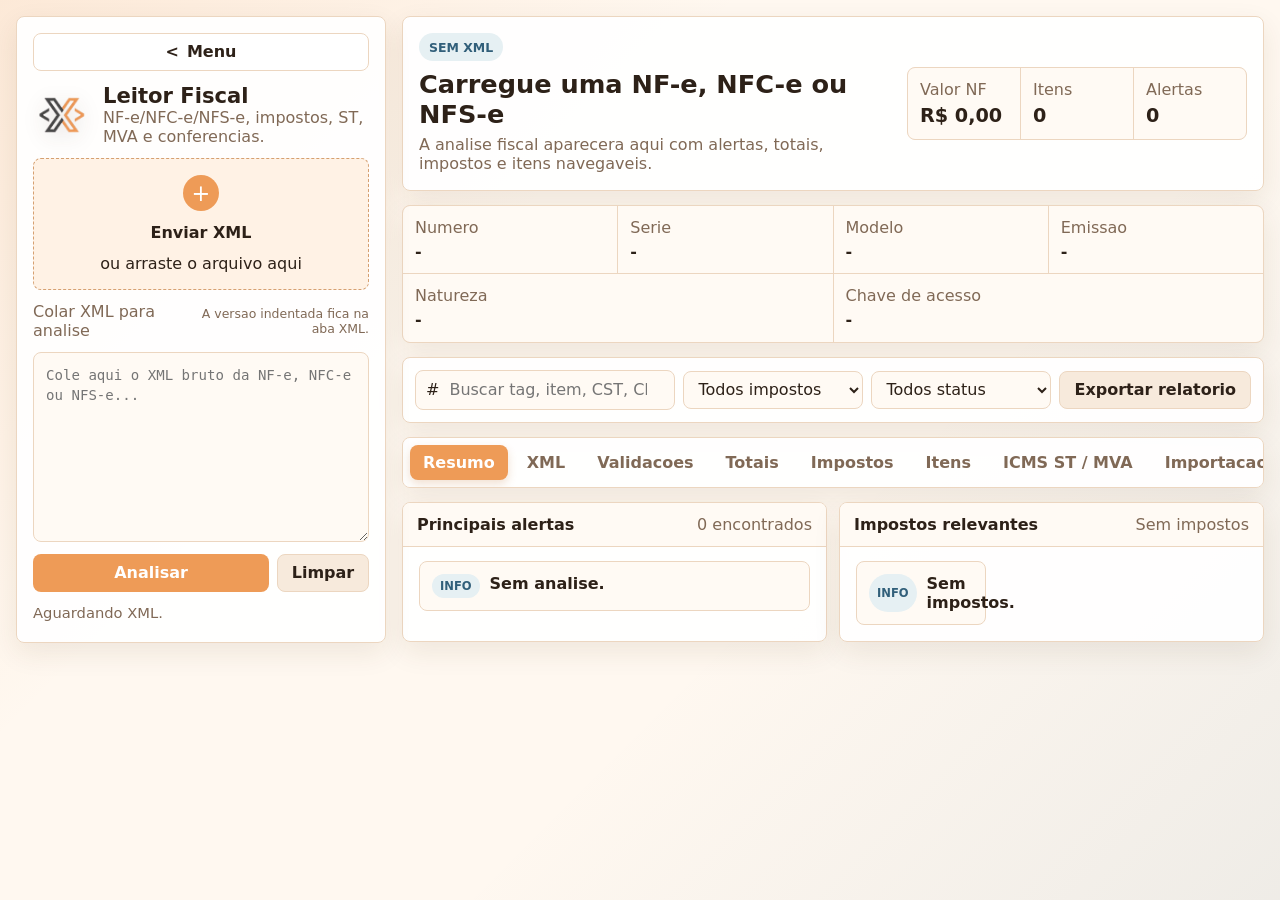
==== commit 7165209c: "Melhora validacao tributaria de XML fiscal" ====
--- a/index.html
+++ b/index.html
@@ -21,7 +21,7 @@
           </div>
           <div>
             <h1>Leitor Fiscal</h1>
-            <p>NF-e/NFC-e, impostos, ST, MVA e conferencias.</p>
+            <p>NF-e/NFC-e/NFS-e, impostos, ST, MVA e conferencias.</p>
           </div>
         </div>
 
@@ -36,7 +36,7 @@
           <label for="xmlText">Colar XML para analise</label>
           <span class="field-hint">A versao indentada fica na aba XML.</span>
         </div>
-        <textarea id="xmlText" spellcheck="false" placeholder="Cole aqui o XML bruto da NF-e ou NFC-e..."></textarea>
+        <textarea id="xmlText" spellcheck="false" placeholder="Cole aqui o XML bruto da NF-e, NFC-e ou NFS-e..."></textarea>
 
         <div class="actions">
           <button id="analyzeBtn" class="primary-button" type="button">Analisar</button>
@@ -50,7 +50,7 @@
         <section class="hero-summary" id="heroSummary">
           <div>
             <span id="validationBadge" class="status-badge neutral">Sem XML</span>
-            <h2 id="heroTitle">Carregue uma NF-e ou NFC-e</h2>
+            <h2 id="heroTitle">Carregue uma NF-e, NFC-e ou NFS-e</h2>
             <p id="heroSubtitle">A analise fiscal aparecera aqui com alertas, totais, impostos e itens navegaveis.</p>
           </div>
           <div class="hero-kpis">
--- a/styles.css
+++ b/styles.css
@@ -707,7 +707,7 @@
 
 table {
   width: 100%;
-  min-width: 820px;
+  min-width: 900px;
   border-collapse: collapse;
 }
 
@@ -730,6 +730,25 @@
 td.number {
   text-align: right;
   white-space: nowrap;
+}
+
+tr.tax-warning td {
+  background: #fff8e4;
+}
+
+.tax-warning {
+  border-color: rgba(176, 110, 0, 0.35);
+}
+
+.tax-code-missing {
+  display: inline-flex;
+  align-items: center;
+  min-height: 24px;
+  padding: 0 8px;
+  border-radius: 999px;
+  background: var(--warn-soft);
+  color: var(--warn);
+  font-weight: 900;
 }
 
 .item-card {
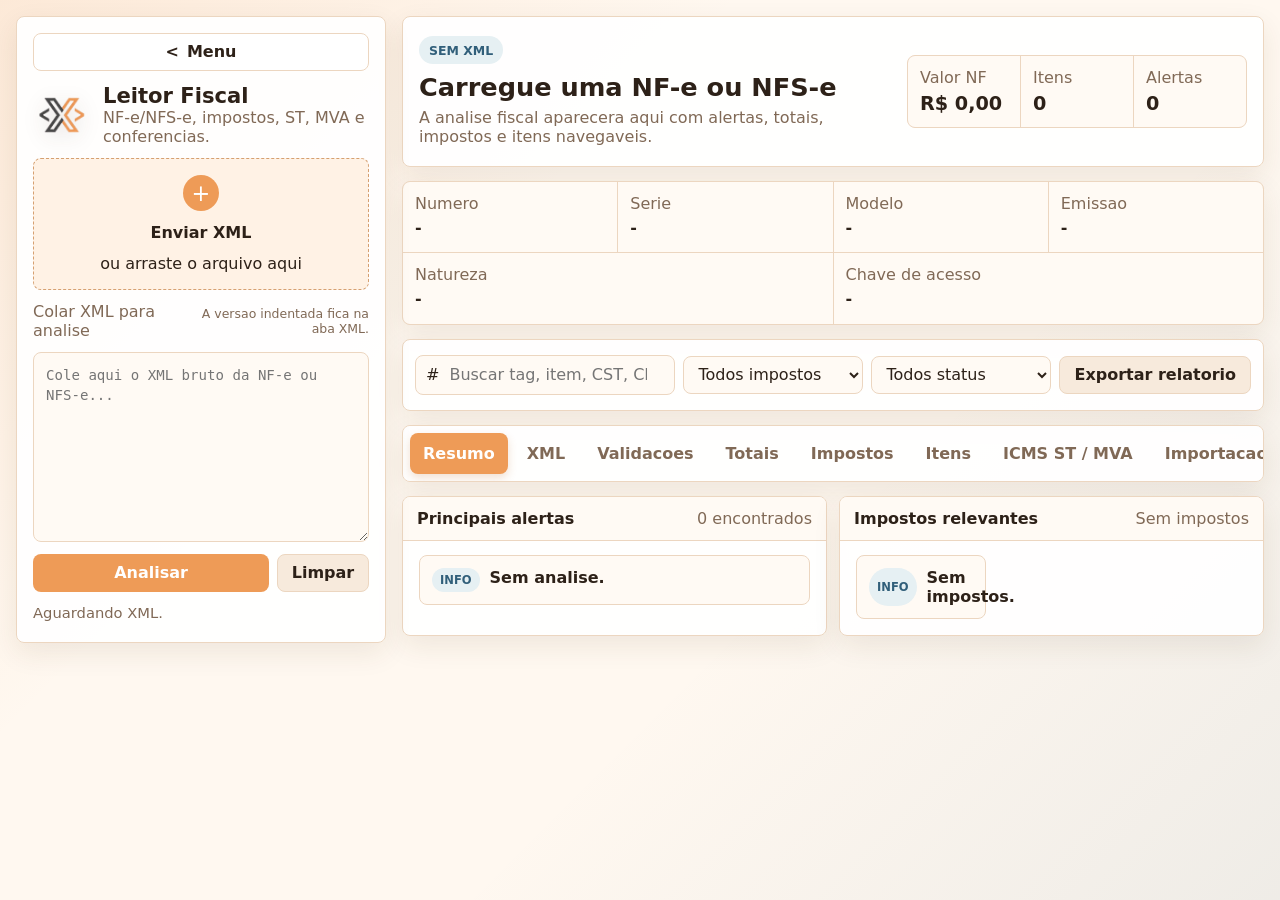
==== commit f1007c20: "feat: support national nfse declarations" ====
--- a/index.html
+++ b/index.html
@@ -21,7 +21,7 @@
           </div>
           <div>
             <h1>Leitor Fiscal</h1>
-            <p>NF-e/NFC-e/NFS-e, impostos, ST, MVA e conferencias.</p>
+            <p>NF-e/NFS-e, impostos, ST, MVA e conferencias.</p>
           </div>
         </div>
 
@@ -36,7 +36,7 @@
           <label for="xmlText">Colar XML para analise</label>
           <span class="field-hint">A versao indentada fica na aba XML.</span>
         </div>
-        <textarea id="xmlText" spellcheck="false" placeholder="Cole aqui o XML bruto da NF-e, NFC-e ou NFS-e..."></textarea>
+        <textarea id="xmlText" spellcheck="false" placeholder="Cole aqui o XML bruto da NF-e ou NFS-e..."></textarea>
 
         <div class="actions">
           <button id="analyzeBtn" class="primary-button" type="button">Analisar</button>
@@ -50,7 +50,7 @@
         <section class="hero-summary" id="heroSummary">
           <div>
             <span id="validationBadge" class="status-badge neutral">Sem XML</span>
-            <h2 id="heroTitle">Carregue uma NF-e, NFC-e ou NFS-e</h2>
+            <h2 id="heroTitle">Carregue uma NF-e ou NFS-e</h2>
             <p id="heroSubtitle">A analise fiscal aparecera aqui com alertas, totais, impostos e itens navegaveis.</p>
           </div>
           <div class="hero-kpis">
